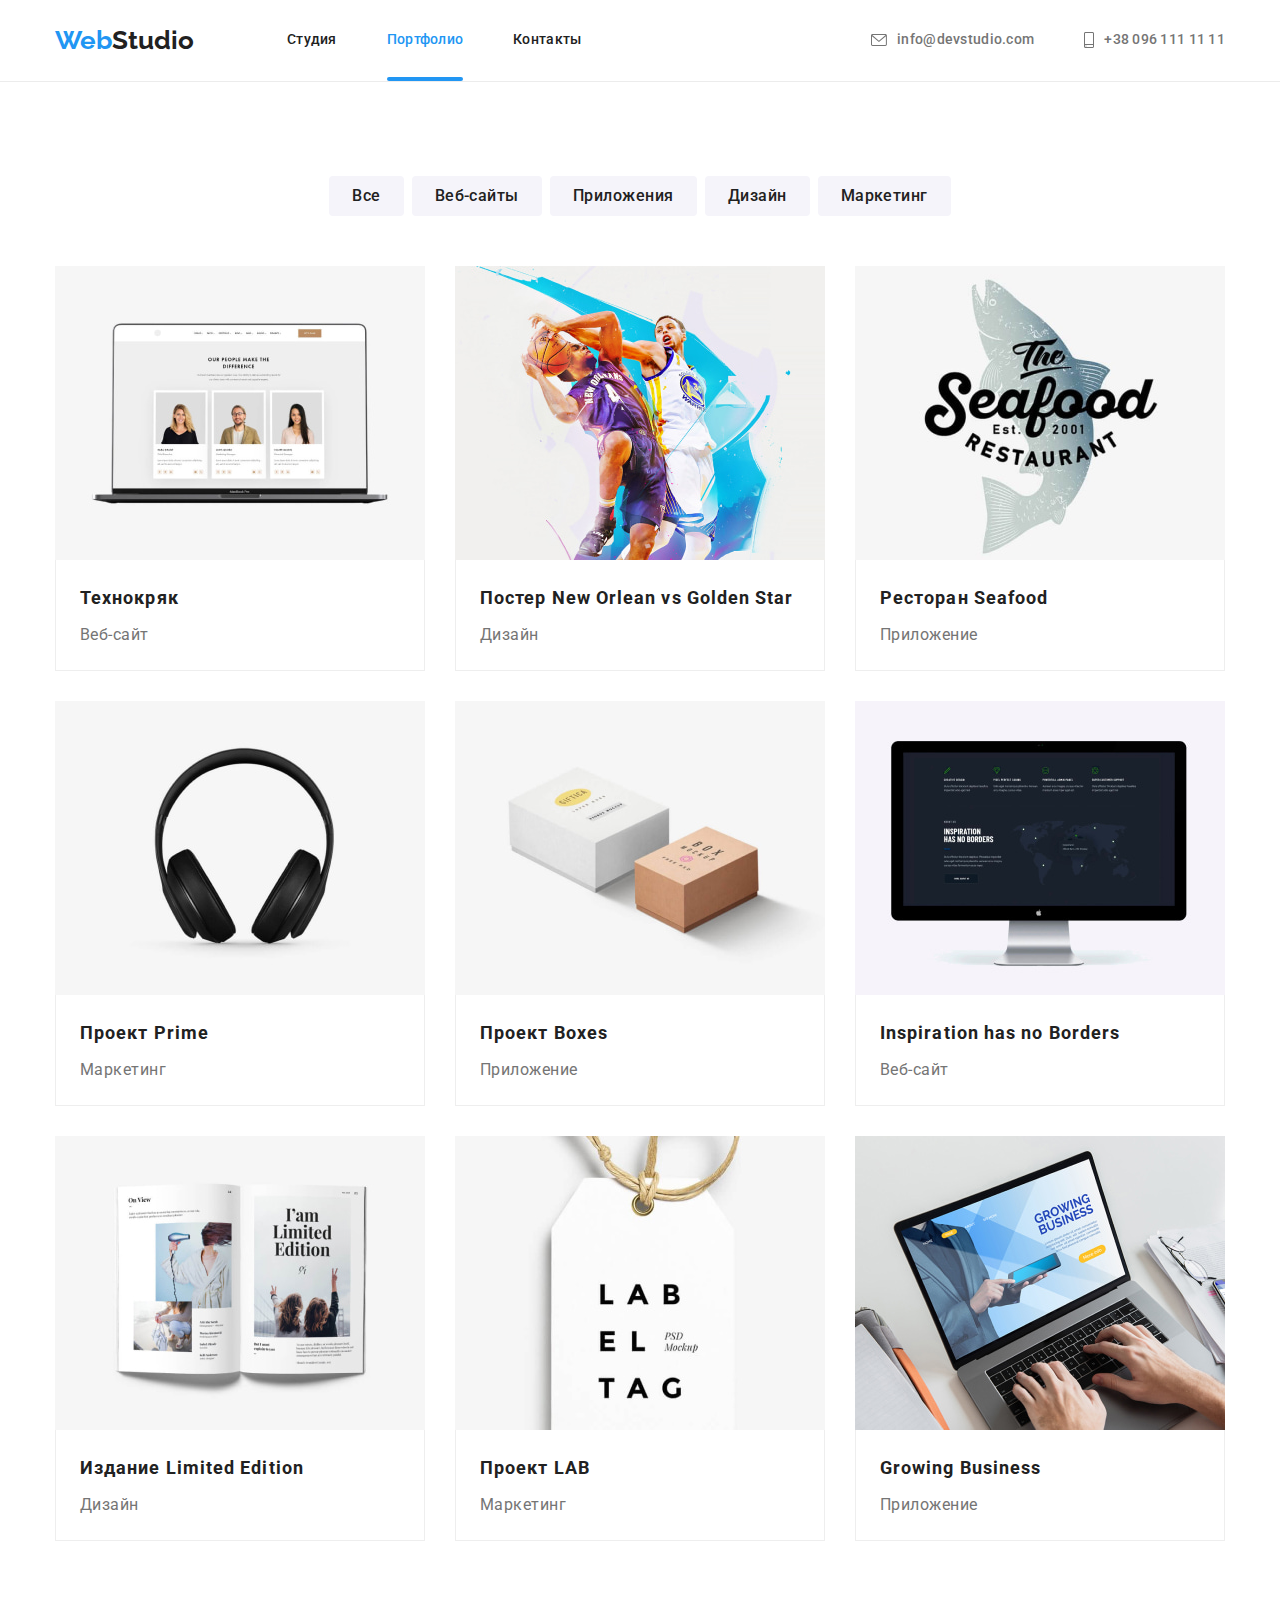
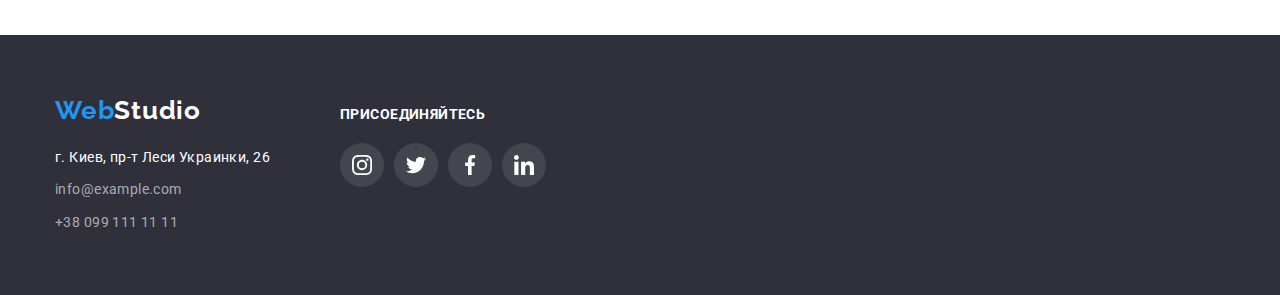
==== portfolio.html @ 02d12624 "Initial commit" ====
<!DOCTYPE html>
<html lang="en">
    <head>
        <meta charset="UTF-8">
        <meta http-equiv="X-UA-Compatible" content="IE=edge">
        <meta name="viewport" content="width=device-width, initial-scale=1.0">
        <title>Portfolio</title>
        <link href="https://fonts.googleapis.com/css2?family=Raleway:wght@700&family=Roboto:wght@400;500;700;900&display=swap"
        rel="stylesheet">
        <link rel="stylesheet" href="https://cdnjs.cloudflare.com/ajax/libs/modern-normalize/1.1.0/modern-normalize.min.css">
        <link rel="stylesheet" href="./css/styles.css">
    </head>
    <body>
                                    <!-- Хедер-->  
    <header class="header">
        <div class="container header-container">
            <nav class="header-nav">
    
                <!-- Лого сторінки-->
    
                <a class="header-logo" href="index.html"><span class="logo-blue">Web</span>Studio</a>
    
                <!-- Навігація сторінки-->
    
                <ul class="site-nav list">
                    <li class="nav-item"><a href="index.html" class="site-nav-link">Студия</a></li>
                    <li class="nav-item"><a href="./portfolio.html" class="site-nav-link current">Портфолио</a></li>
                    <li class="nav-item"><a href="/" class="site-nav-link">Контакты</a></li>
                </ul>
            </nav>
    
            <!-- Контакти в хедері-->
    
            <ul class="contacts list">
                <li class="itm">
                    <a class="mail-phone" href="mailto:info@devstudio.com">
                        <svg class="contacts-icon" width="16" height="12">
                            <use href="./images/icons.svg#header-envelope"></use>
                        </svg>
                        info@devstudio.com
                    </a>
                </li>
                <li class="itm">
                    <a class="mail-phone" href="tel:+380961111111">
                        <svg class="contacts-icon" width="10" height="16">
                            <use href="./images/icons.svg#header-smartphone"></use>
                        </svg>
                        +38 096 111 11 11
                    </a>
                </li>
            </ul>
        </div>
    </header>
                                <!-- Основна частина-->
    <main class="page-portfolio">
        <section class="section">
            <div class="container">

                <h1 class="portfolio-title non-visiable">Наши работы</h1>

                                <!-- Список кнопок-->
                <ul class="button-list list"> 
                    <li class="button-item"><button class="button" type="button">Все</button></li>
                    <li class="button-item"><button class="button" type="button">Веб-сайты</button></li>
                    <li class="button-item"><button class="button" type="button">Приложения</button></li>
                    <li class="button-item"><button class="button" type="button">Дизайн</button></li>
                    <li class="button-item"><button class="button" type="button">Маркетинг</button></li>
                </ul>
        
                                <!-- Список картинок з підписами-->

                <ul class="examples-list list">

                    <li class="examples-item">
                        <a class="examples-item-link" href="">
                            <div class="examples-overlay">
                                <img class="example-img" src="./images/img-8.jpg" alt="персонал компании на сайте в ноутбуке" width="370">
                                <p class="example-overlay-text">Ресурс предлагает комплексные предложения с разным уровнем функционала и сервисов. Все
                                    это позволит посетителю получить исчерпывающие сведения о компании или частном лице.</p>
                            </div>
                            <div class="for-borders">
                                <h2 class="example-title">Технокряк</h2>
                                <p class="example-text">Веб-сайт</p>
                            </div>
                        </a>
                    </li>

                    <li class="examples-item">
                        <a class="examples-item-link" href="">
                            <div class="examples-overlay">
                                <img class="example-img" src="./images/img-9.jpg" alt="два баскетболиста" width="370">
                                <p class="example-overlay-text">Ресурс предлагает комплексные предложения с разным уровнем функционала и сервисов. Все
                                    это позволит посетителю получить исчерпывающие сведения о компании или частном лице.</p>
                            </div>
                            <div class="for-borders">
                                <h2 class="example-title">Постер New Orlean vs Golden Star</h2>
                                <p class="example-text">Дизайн</p>
                            </div>
                        </a>
                    </li>

                    <li class="examples-item">
                        <a class="examples-item-link" href="">
                            <div class="examples-overlay">
                                <img class="example-img" src="./images/img-10.jpg" alt="лого ресторану (рыба)" width="370">
                                <p class="example-overlay-text">Ресурс предлагает комплексные предложения с разным уровнем функционала и сервисов. Все
                                    это позволит посетителю получить исчерпывающие сведения о компании или частном лице.</p>
                            </div>
                            <div class="for-borders">
                                <h2 class="example-title">Ресторан Seafood</h2>
                                <p class="example-text">Приложение</p>
                            </div>
                        </a>
                    </li>

                    <li class="examples-item">
                        <a class="examples-item-link" href="">
                            <div class="examples-overlay">
                                <img class="example-img" src="./images/img-11.jpg" alt="наушники" width="370">
                                <p class="example-overlay-text">Ресурс предлагает комплексные предложения с разным уровнем функционала и сервисов. Все
                                    это позволит посетителю получить исчерпывающие сведения о компании или частном лице.</p>
                            </div>
                            <div class="for-borders">
                                    <h2 class="example-title">Проект Prime</h2>
                                    <p class="example-text">Маркетинг</p>
                            </div>
                        </a>
                    </li>

                    <li class="examples-item">
                        <a class="examples-item-link" href="">
                            <div class="examples-overlay">
                                <img class="example-img" src="./images/img-12.jpg" alt="две коробки" width="370">
                                <p class="example-overlay-text">Ресурс предлагает комплексные предложения с разным уровнем функционала и сервисов. Все
                                    это позволит посетителю получить исчерпывающие сведения о компании или частном лице.</p>
                            </div>
                            <div class="for-borders">
                                <h2 class="example-title">Проект Boxes</h2>
                                <p class="example-text">Приложение</p>
                            </div>
                        </a>
                    </li>

                    <li class="examples-item">
                        <a class="examples-item-link" href="">
                            <div class="examples-overlay">
                                <img class="example-img" src="./images/img-13.jpg" alt="монитор карта мира" width="370">
                                <p class="example-overlay-text">Ресурс предлагает комплексные предложения с разным уровнем функционала и сервисов. Все
                                    это позволит посетителю получить исчерпывающие сведения о компании или частном лице.</p>
                            </div>
                            <div class="for-borders">
                                <h2 class="example-title">Inspiration has no Borders</h2>
                                <p class="example-text">Веб-сайт</p>
                            </div>
                        </a>
                    </li>

                    <li class="examples-item">
                        <a class="examples-item-link" href="">
                            <div class="examples-overlay">
                                <img class="example-img" src="./images/img-14.jpg" alt="книга" width="370">
                                <p class="example-overlay-text">Ресурс предлагает комплексные предложения с разным уровнем функционала и сервисов. Все
                                    это позволит посетителю получить исчерпывающие сведения о компании или частном лице.</p>
                            </div>
                            <div class="for-borders">
                                <h2 class="example-title">Издание Limited Edition</h2>
                                <p class="example-text">Дизайн</p>
                            </div>
                        </a>
                    </li>

                    <li class="examples-item">
                        <a class="examples-item-link" href="">
                            <div class="examples-overlay">
                                <img class="example-img" src="./images/img-15.jpg" alt="белый тег" width="370">
                                <p class="example-overlay-text">Ресурс предлагает комплексные предложения с разным уровнем функционала и сервисов. Все
                                    это позволит посетителю получить исчерпывающие сведения о компании или частном лице.</p>
                            </div>
                            <div class="for-borders">
                                <h2 class="example-title">Проект LAB</h2>
                                <p class="example-text">Маркетинг</p>
                            </div>
                        </a>
                    </li>

                    <li class="examples-item">
                        <a class="examples-item-link" href="">
                            <div class="examples-overlay">
                                <img class="example-img" src="./images/img-16.jpg" alt="сайт growing business" width="370">
                                <p class="example-overlay-text">Ресурс предлагает комплексные предложения с разным уровнем функционала и сервисов. Все
                                    это позволит посетителю получить исчерпывающие сведения о компании или частном лице.</p>
                            </div>
                            <div class="for-borders">
                                <h2 class="example-title">Growing Business</h2>
                                <p class="example-text">Приложение</p>
                            </div>
                        </a>
                    </li>
                </ul>
            </div>
        </section>  
    </main>

                                        <!-- Футер-->
    <footer class="footer">
        <div class="container">
            <address class="footer-address">
                <a class="footer-logo-web" href="">Web<span class="footer-logo-studio">Studio</span></a>
                <ul class="list">
                    <li class="footer-address-item">
                        <a class="footer-item-map" href="https://goo.gl/maps/c1n4icCPhH8XGdS66" target="_blank"
                                rel="noreferrer   noopener">г. Киев, пр-т Леси Украинки, 26</a>
                    </li>
                    <li class="footer-address-item">
                        <a class="footer-item-contact" href="maito:info@example.com">info@example.com</a>
                    </li>
                    <li class="footer-address-item">
                            <a class="footer-item-contact" href="tel:+380991111111">+38 099 111 11 11</a>
                    </li>
                    </ul>
            </address>
                <div class="footer-join">
                    <h3 class="footer-join-title">присоединяйтесь</h3>
                    <ul class="footer-join-list list">
                        <li class="footer-list-item">
                            <a class="footer-item-link" href="">
                                <svg class="footer-link-icon" width="20" height="20">
                                    <use href="./images/icons.svg#social-links-instagram"></use>
                                </svg>
                            </a>
                        </li>
                        <li class="footer-list-item">
                            <a class="footer-item-link" href="">
                                <svg class="footer-link-icon" width="20" height="20">
                                    <use href="./images/icons.svg#social-links-twitter"></use>
                                </svg>
                            </a>
                        </li>
                        <li class="footer-list-item">
                            <a class="footer-item-link" href="">
                                <svg class="footer-link-icon" width="20" height="20">
                                    <use href="./images/icons.svg#social-links-facebook"></use>
                                </svg>
                            </a>
                        </li>
                        <li class="footer-list-item">
                            <a class="footer-item-link" href="">
                                <svg class="footer-link-icon" width="20" height="20">
                                    <use href="./images/icons.svg#social-links-linkedin"></use>
                                </svg>
                            </a>
                        </li>
                    </ul>
                </div>
        </div>
    </footer>
</body>
</html>
---- css/styles.css ----
:root {
  --main-black: #212121;
  --highlight-color: #2196f3;
  --white-color: #ffffff;
  --main-text-color: #757575;
  --transition-origin: 250ms cubic-bezier(0.4, 0, 0.2, 1);
}

/*Загальна стилізація сторінки*/
body {
  background-color: var(--white-color);
  color: var(--main-text-color);
  font-family: Roboto, sans-serif;
}

h1,
h2,
h3,
h4,
p {
  margin-top: 0px;
  margin-bottom: 0px;
}

img {
  display: block;
  max-width: 100%;
  height: auto;
}

.list {
  list-style: none;
  padding: 0px;
  margin: 0px;
}

.non-visiable {
  position: absolute;
  width: 1px;
  height: 1px;
  margin: -1px;
  border: 0;
  padding: 0;
  white-space: nowrap;
  clip-path: inset(100%);
  clip: rect(0 0 0 0);
  overflow: hidden;
}

.container {
  width: 1200px;
  padding-left: 15px;
  padding-right: 15px;
  margin-left: auto;
  margin-right: auto;
}

/*Стилізвція ХЕДЕРА*/

.header {
  border-bottom: 1px solid #ececec;
}

.header-container {
  display: flex;
  align-items: center;
}

.header-nav {
  display: flex;
  align-items: center;
}

/*Стилізвція лого*/
.header-logo {
  color: var(--main-black);
  text-decoration: none;
  font-family: Raleway, sans-serif;
  font-weight: 700;
  font-size: 26px;
  line-height: 1.19;
  margin-right: 93px;
  padding-top: 25px;
  padding-bottom: 25px;
}

.logo-blue {
  color: var(--highlight-color);
}

/*Стилізвція навігації*/
.site-nav {
  display: flex;
  align-items: center;
}

.nav-item {
  position: relative;

  margin-right: 50px;
}

.nav-item:last-child {
  margin-right: 0px;
}

.site-nav-link {
  display: block;
  padding: 32px 0;

  color: var(--main-black);
  text-decoration: none;
  font-weight: 500;
  font-size: 14px;
  line-height: 1.14;
  letter-spacing: 0.02em;

  transition: color var(--transition-origin);
}

.site-nav-link:hover,
.site-nav-link:focus {
  color: var(--highlight-color);
}

/* ПІДСВІТКА АКТИВНОЇ СТОРІНКИ */

.current{
    color: var(--highlight-color);
}

.current::after{
  content: '';
  display: block;

  position: absolute;
  bottom: -1px;
  left: 0;

  width: 100%;
  height: 4px;
  border-radius: 2px;
  background-color: var(--highlight-color);

}

/*Стилізвція контактів в хедері (пошта, тел)*/
.contacts {
  display: flex;
  align-items: center;
  margin-left: auto;
}

.itm{
  display: flex;
  text-align: center;
  justify-content: center;
  margin-right: 50px;
  
}

.itm:last-child {
  margin-right: 0px;
}

.contacts-icon{
  fill: currentColor;
  margin-right: 10px;
}

.mail-phone {
  color: var(--main-text-color);
  text-decoration: none;
  font-weight: 500;
  font-size: 14px;
  line-height: 1.14;
  letter-spacing: 0.02em;
  padding-top: 32px;
  padding-bottom: 32px;

  display: flex;
  text-align: center;
  justify-content: center;
  align-items: center;

  transition: color var(--transition-origin);
}

.mail-phone:hover,
.mail-phone:focus {
  color: var(--highlight-color);
}
/*Стилізвція основної частини (Секцій)*/

/*Стилізвція Герой */
.hero {
  background-color: #2f303a;
  text-align: center;
  padding-top: 200px;
  padding-bottom: 200px;
  max-width: 1600px;
  margin-left: auto;
  margin-right: auto;

  background-image: linear-gradient(to right, rgba(47, 48, 58, 0.4), rgba(47, 48, 58, 0.4)),
    url(../images/hero-background.jpg);
  background-size: cover;
  background-repeat: no-repeat;
  background-position: center;
}

.hero-title {
  color: var(--white-color);
  font-weight: 900;
  font-size: 44px;
  line-height: 1.36;
  letter-spacing: 0.06em;
  text-transform: uppercase;
  width: 696px;
  margin-right: auto;
  margin-left: auto;
  margin-bottom: 30px;
}

.hero-button {
  display: inline-block;
  background-color: var(--highlight-color);
  color: var(--white-color);
  font-weight: 700;
  font-size: 16px;
  line-height: 1.87;
  letter-spacing: 0.06em;
  text-align: center;
  border: 1px solid transparent;
  border-radius: 6px;
  cursor: pointer;
  padding: 10px 32px;
  min-width: 200px;
  min-height: 50px;

  transition: background-color var(--transition-origin), color var(--transition-origin);
}

.hero-button:hover,
.hero-button:focus {
  background-color: var(--white-color);
  color: var(--highlight-color);
}

/*Загальна Стилізація інших секцій */

.section {
  padding-top: 94px;
  padding-bottom: 94px;
}

/*Стилізвція Секції Наши преимущества*/

.advantages-title {
  color: var(--main-black);
  font-weight: 700;
  font-size: 36px;
  line-height: 1.17;
  letter-spacing: 0.03em;
  text-align: center;
  margin-bottom: 50px;
}

.advantages-list {
  display: flex;
  align-items: center;
  justify-content: center;
}

.advantages-item {
display: block;
justify-content: center;
align-items: center;
margin-right: 30px;
}

.advantages-item:last-child {
  margin-right: 0px;
}

.advantages-fond{
  display: flex;
  justify-content: center;
  align-items: center;
  margin-bottom: 30px;
  height: 120px;
  background-color:#F5F4FA;
  border-radius: 4px;
}

.advantage-icon{
  display: block;
}

.advantages-subject {
  color: var(--main-black);
  font-weight: 700;
  font-size: 14px;
  line-height: 1.14;
  text-transform: uppercase;
  letter-spacing: 0.03em;
  margin-bottom: 10px;
}

.advantages-text {
  font-size: 14px;
  line-height: 1.71;
  letter-spacing: 0.03em;
}

/*Стилізвція Секції Чем мы занимаемся*/

.activity {
  padding-top: 0px;
}

.activity-title {
  color: var(--main-black);
  font-weight: 700;
  font-size: 36px;
  line-height: 1.17;
  letter-spacing: 0.03em;
  text-align: center;
  margin-bottom: 50px;
}

.activity-list {
  display: flex;
  align-items: center;
}

.activity-item {
  margin-right: 30px;
}
.activity-item:last-child {
  margin-right: 0px;
}

.activity-box{
  position: relative;
}

.activity-text{
  position: absolute;
  width: 100%;
  height: 70px;
  background-color: rgba(47, 48, 58, 0.8);
  bottom: 0;
  left: 0;
  
  display: flex;
  justify-content: center;
  align-items: center;

  font-weight: 700;
  font-size: 14px;
  line-height: 1.14;
  letter-spacing: 0.03em;
  text-transform: uppercase;
  color: var(--white-color);
}
/*Стилізвція Секції Наша команда*/

.team {
  background-color: #f5f4fa;
}

.team-title {
  color: var(--main-black);
  font-weight: 700;
  font-size: 36px;
  line-height: 1.17;
  letter-spacing: 0.03em;
  text-align: center;
  margin-bottom: 50px;
}

.team-list {
  display: flex;
  align-items: center;
}

.team-item {
  margin-right: 30px;
  background-color: var(--white-color);
  box-shadow: 0px 1px 3px rgba(0, 0, 0, 0.12),
  0px 1px 1px rgba(0, 0, 0, 0.14),
  0px 2px 1px rgba(0, 0, 0, 0.2);
  border-radius: 0px 0px 4px 4px;
  
}

.team-item:last-child {
  margin-right: 0px;
}

.team-text {
  padding-top: 30px;
  padding-bottom: 30px;
}

.team-name {
  color: var(--main-black);
  font-weight: 500;
  font-size: 16px;
  line-height: 1.19;
  letter-spacing: 0.03em;
  text-align: center;
  margin-bottom: 10px;
  margin-left: auto;
  margin-right: auto;
}

.team-position {
  font-size: 16px;
  line-height: 1.19;
  letter-spacing: 0.03em;
  text-align: center;
  margin-left: auto;
  margin-right: auto;
}

/*Стилізвція SOCIALS (Instagram. Twitter, etc.)*/

.socials{
  display: flex;
  align-items: center;
  justify-content: center;
  margin-top: 16px;
}

.socials-item{

margin-right: 10px;
}

.socials-item:last-child {
  margin-right: 0px;
  }

.socials-link {
  display: flex;
  justify-content: center;
  align-items: center;
  width: 44px;
  height: 44px;
  border-radius: 50%;
  background-repeat: no-repeat;
  background-color: var(--white-color);

  transition: background-color var(--transition-origin);
} 

.socials-link:hover,
.socials-link:focus{
  background-color: var(--highlight-color);
}

.socials-icon{
  fill: #AFB1B8;

  transition: fill var(--transition-origin);
}

.socials-icon:hover,
.socials-icon:focus{
  fill: var(--white-color);
}

.socials-link:hover .socials-icon,
.socials-link:focus .socials-icon{
  fill: var(--white-color);
}

/*Стилізвція Постоянные клиенты */


.clients-title {
  color: var(--main-black);
  font-weight: 700;
  font-size: 36px;
  line-height: 1.17;
  letter-spacing: 0.03em;
  text-align: center;
  margin-bottom: 50px;
}

.clients-list{
  display: flex;
  align-items: center;
  justify-content: center;
  
  }
.clients-item{
  margin-right: 30px;
}

.clients-item:last-child {
  margin-right: 0px;
}

.clients-link{
  display: flex;
  justify-content: center;
  align-items: center;
  width: 170px;
  height: 92px;
  border: 1px solid #AFB1B8;
  border-radius: 4px;

  transition: border-color var(--transition-origin);
}

.clients-link:hover,
.clients-link:focus {
  border-color: var(--highlight-color);
}

.clients-icon{
  fill: #AFB1B8 ;

  transition: fill var(--transition-origin), ;
}

.clients-link:hover .clients-icon,
.clients-link:focus .clients-icon{
  fill: var(--highlight-color);
}

/*СТИЛІЗАЦІЯ ФУТЕРА */

.footer {
  padding-top: 60px;
  padding-bottom: 60px;
  background-color: #2f303a;
}

.footer .container {
  display: flex;
  align-items: baseline;
}

.footer-address {
  margin-right: 70px;
}

/*  ЛОГОТИП */

.footer-logo-web {
  display: inline-block;
  margin-bottom: 20px;
}

.footer-logo-web,
.footer-logo-studio {
  font-family: Raleway, sans-serif;
  font-style: normal;
  font-weight: 700;
  font-size: 26px;
  line-height: 1.19;
  letter-spacing: 0.03em;
  color: var(--highlight-color);
  text-decoration: none;
}

.footer-logo-studio {
  color: var(--white-color);
}

/* АДРЕСА І КОНТАКТИ */

.footer-address-item:not(:last-child) {
  margin-bottom: 9px;
}

.footer-item-map,
.footer-item-contact {
  font-style: normal;
  font-weight: 400;
  font-size: 14px;
  line-height: 1.71;
  letter-spacing: 0.03em;
  color: var(--white-color);
  text-decoration: none;

  transition: color var(--transition-origin);
}

.footer-item-map:hover,
.footer-item-map:focus{
  color: var(--highlight-color);
}

.footer-item-contact {
  color: rgba(255, 255, 255, 0.6);

  transition: color var(--transition-origin);
}

.footer-item-contact:hover,
.footer-item-contact:focus {
  color: var(--highlight-color);
}

/* ПРИСОЕДИНЯЙТЕСЬ */

.footer-join-title {
  font-weight: 700;
  font-size: 14px;
  line-height: 1.14;
  letter-spacing: 0.03em;
  text-transform: uppercase;
  color: var(--white-color);

  margin-bottom: 20px;
}

.footer-join-list{
  display: flex;
}

.footer-list-item:not(:last-child) {
  margin-right: 10px;
}

.footer-item-link {
  display: flex;
  justify-content: center;
  align-items: center;
  background-color: rgba(255, 255, 255, 0.1);
  border-radius: 50%;
  width: 44px;
  height: 44px;

  transition: background-color var(--transition-origin);
}
              
.footer-item-link:hover,
.footer-item-link:focus {
  background-color: var(--highlight-color);
}

.footer-link-icon {
  fill: var(--white-color);
}

/* Стилізація СТОРІНКИ ПОРТФОЛІО */
.portfolio-title {
  color: var(--main-black);
  font-weight: 700;
  font-size: 36px;
  line-height: 1.17;
  letter-spacing: 0.03em;
  text-align: center;
  margin-bottom: 50px;
}

/* Стилізація кнопок*/
.button-list {
  display: flex;
  justify-content: center;
  align-items: center;
  margin-bottom: 50px;
}

.button-item {
  margin-right: 8px;
}
.button-item:last-child {
  margin-right: 0px;
}

.button {
   display: inline-block;
  text-align: center;
  border: 1px solid transparent;
  border-radius: 4px;
  padding: 6px 22px;
  min-height: 38px;

  background-color: #f5f4fa;
  color: var(--main-black);
  font-weight: 500;
  font-size: 16px;
  line-height: 1.62;
  letter-spacing: 0.03em;

  transition: color var(--transition-origin), background-color var(--transition-origin), box-shadow var(--transition-origin);
}

.button:hover,
.button:focus {
  background-color: var(--highlight-color);
  color: var(--white-color);
  box-shadow: 0px 3px 1px rgba(0, 0, 0, 0.1),
  0px 1px 2px rgba(0, 0, 0, 0.08),
  0px 2px 2px rgba(0, 0, 0, 0.12);
  cursor: pointer;
}

/* Стилізація секції з картинками-блокамм*/

.examples-list {
  display: flex;
  flex-wrap: wrap;
}

.examples-item {
  margin-right: 30px;
  margin-bottom: 30px;
}

.examples-item:nth-child(3n) {
  margin-right: 0px;
}

.examples-item:nth-last-child(-n + 3) {
  margin-bottom: 0px;
}

.examples-item-link {
  display: block;
  text-decoration: none;

  transition: box-shadow var(--transition-origin);
}

.examples-item-link:hover,
.examples-item-link:focus {
  box-shadow: 0px 1px 1px rgba(0, 0, 0, 0.12), 0px 4px 4px rgba(0, 0, 0, 0.06),
    1px 4px 6px rgba(0, 0, 0, 0.16);
}

.examples-overlay {
  position: relative;
  overflow: hidden;
}

.example-overlay-text {
  position: absolute;
  top: 0;
  left: 0;
  width: 100%;
  height: 100%;
 

  display: flex;
  justify-content: center;
  align-items: center;
  padding: 63px 24px;
  

  transform: translateY(100%);
  transition: transform var(--transition-origin);

  background-color: var(--highlight-color);

  font-weight: 400;
  font-size: 18px;
  line-height: 1.56;
  letter-spacing: 0.03em;
  color: var(--white-color);
}

.examples-item-link:hover .example-overlay-text,
.examples-item-link:focus .example-overlay-text {
  transform: translateY(0);
}

.example-img {
  width: 370px;
  height: auto;
}

.example-title {
  color: var(--main-black);
  font-weight: 700;
  font-size: 18px;
  line-height: 2;
  letter-spacing: 0.06em;
  margin-bottom: 4px;
}

.example-text {
  font-size: 16px;
  line-height: 1.87;
  letter-spacing: 0.03em;
  color: var(--main-text-color);
  text-decoration: none;
}

.for-borders {
  padding-top: 20px;
  padding-bottom: 20px;
  padding-left: 24px;
  padding-right: 24px;
  border-bottom: 1px solid #eeeeee;
  border-right: 1px solid #eeeeee;
  border-left: 1px solid #eeeeee;
}

/* МОДАЛЬНЕ ВІКНО */

.backdrop {
  position: fixed;
  top: 0;
  left: 0;
  width: 100%;
  height: 100%;

  background-color: rgba(0, 0, 0, 0.2);
  opacity: 1;
  visibility: visible;
  pointer-events: initial;

  transition: opacity 250ms cubic-bezier(0.4, 0, 0.2, 1), visibility 250ms cubic-bezier(0.4, 0, 0.2, 1);
}

.backdrop.is-hidden {
  opacity: 0;
  visibility: hidden;
  pointer-events: none;
}

.modal-wrapper {
  position: absolute;
  top: 50%;
  left: 50%;
  transform: translate(-50%, -50%);
  width: 528px;
  height: 581px;
  border-radius: 4px;

  background-color: var(--white-color);
  box-shadow: 0px 1px 3px rgba(0, 0, 0, 0.12),
    0px 1px 1px rgba(0, 0, 0, 0.14),
    0px 2px 1px rgba(0, 0, 0, 0.2);
}

.modal-button {
  position: absolute;
  top: 8px;
  right: 8px;
  width: 30px;
  height: 30px;
  border-radius: 50%;

  display: flex;
  align-items: center;
  justify-content: center;
  cursor: pointer;
  background-color: var(--white-color);
  border: 1px solid rgba(0, 0, 0, 0.1);
}
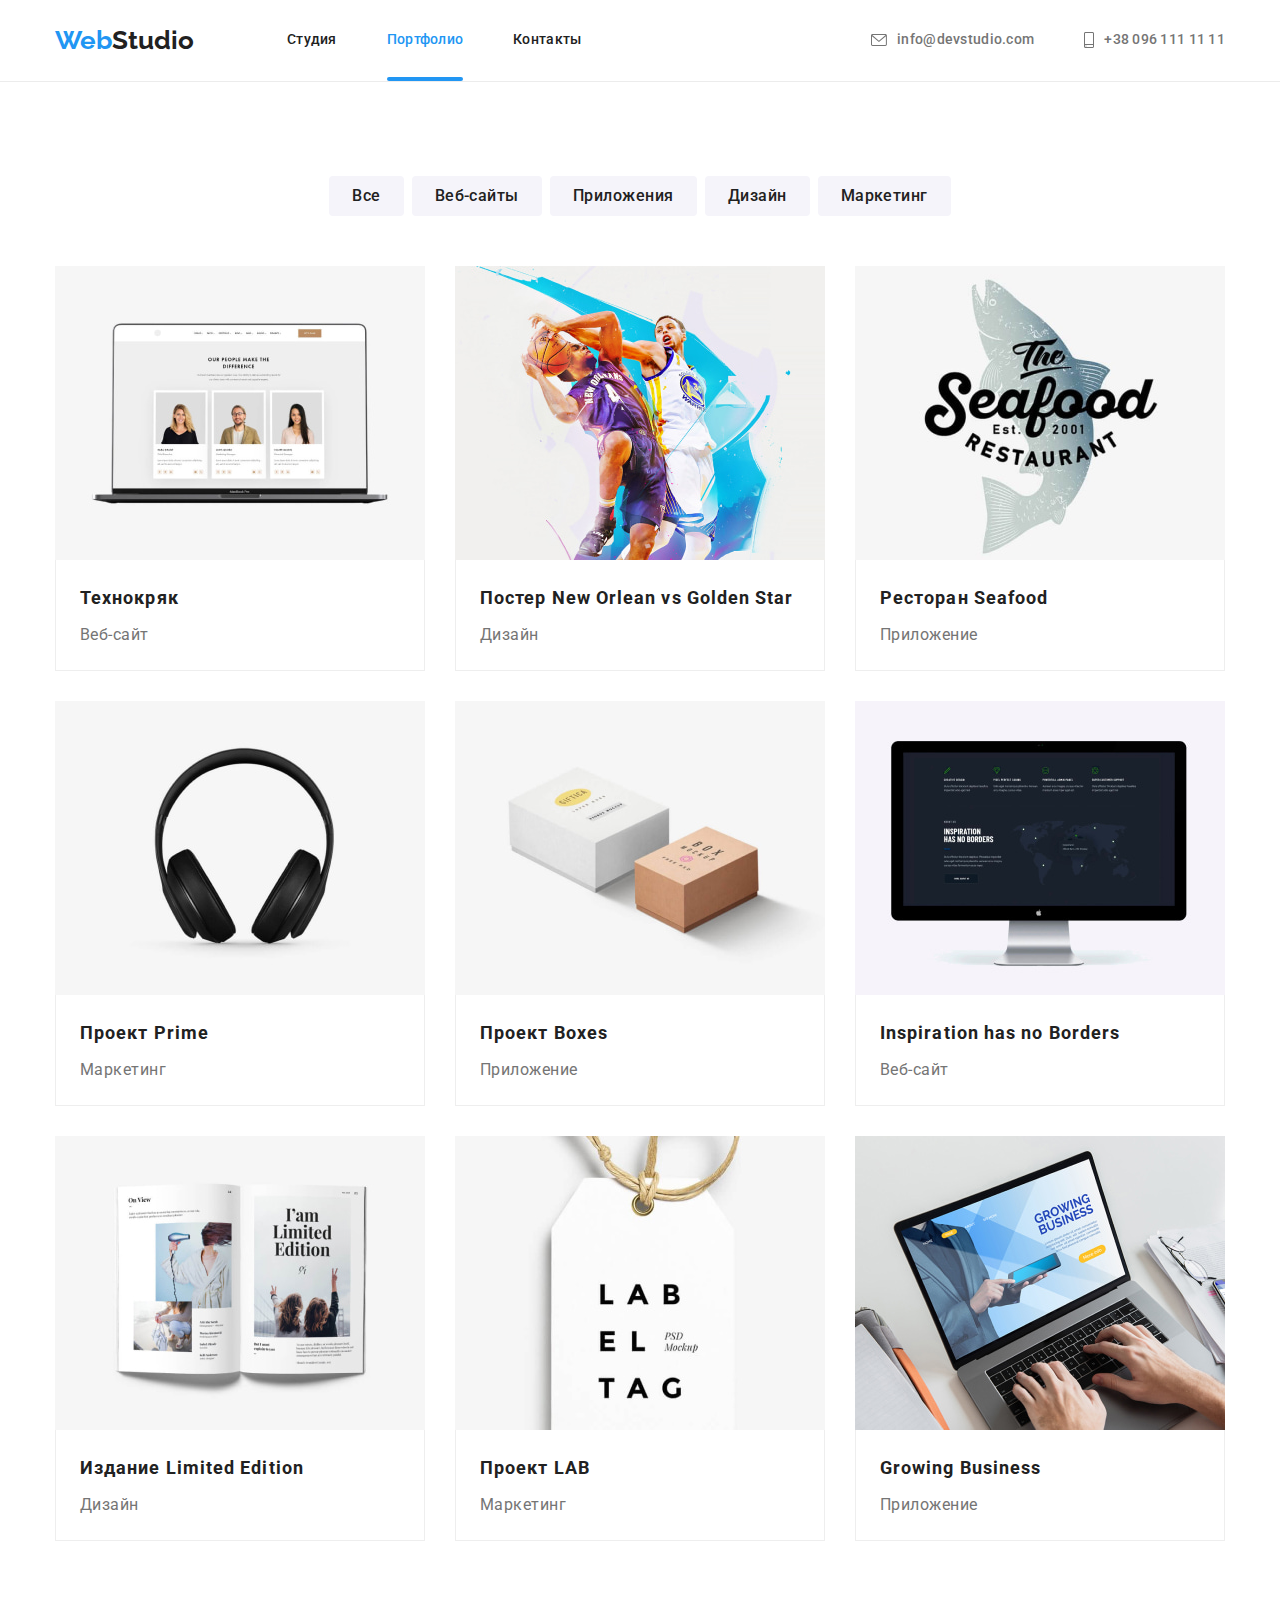
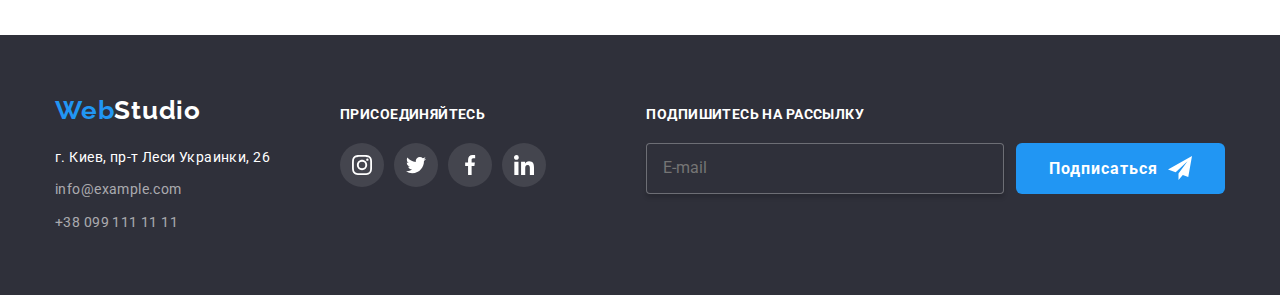
==== commit 6c17efe3: "finished footer at portfolio" ====
--- a/portfolio.html
+++ b/portfolio.html
@@ -209,50 +209,61 @@
                 <ul class="list">
                     <li class="footer-address-item">
                         <a class="footer-item-map" href="https://goo.gl/maps/c1n4icCPhH8XGdS66" target="_blank"
-                                rel="noreferrer   noopener">г. Киев, пр-т Леси Украинки, 26</a>
+                            rel="noreferrer   noopener">г. Киев, пр-т Леси Украинки, 26</a>
                     </li>
                     <li class="footer-address-item">
                         <a class="footer-item-contact" href="maito:info@example.com">info@example.com</a>
                     </li>
                     <li class="footer-address-item">
-                            <a class="footer-item-contact" href="tel:+380991111111">+38 099 111 11 11</a>
-                    </li>
-                    </ul>
+                        <a class="footer-item-contact" href="tel:+380991111111">+38 099 111 11 11</a>
+                    </li>
+                </ul>
             </address>
-                <div class="footer-join">
-                    <h3 class="footer-join-title">присоединяйтесь</h3>
-                    <ul class="footer-join-list list">
-                        <li class="footer-list-item">
-                            <a class="footer-item-link" href="">
-                                <svg class="footer-link-icon" width="20" height="20">
-                                    <use href="./images/icons.svg#social-links-instagram"></use>
-                                </svg>
-                            </a>
-                        </li>
-                        <li class="footer-list-item">
-                            <a class="footer-item-link" href="">
-                                <svg class="footer-link-icon" width="20" height="20">
-                                    <use href="./images/icons.svg#social-links-twitter"></use>
-                                </svg>
-                            </a>
-                        </li>
-                        <li class="footer-list-item">
-                            <a class="footer-item-link" href="">
-                                <svg class="footer-link-icon" width="20" height="20">
-                                    <use href="./images/icons.svg#social-links-facebook"></use>
-                                </svg>
-                            </a>
-                        </li>
-                        <li class="footer-list-item">
-                            <a class="footer-item-link" href="">
-                                <svg class="footer-link-icon" width="20" height="20">
-                                    <use href="./images/icons.svg#social-links-linkedin"></use>
-                                </svg>
-                            </a>
-                        </li>
-                    </ul>
-                </div>
-        </div>
+            <div class="footer-join">
+                <h3 class="footer-join-title">присоединяйтесь</h3>
+                <ul class="footer-join-list list">
+                    <li class="footer-list-item">
+                        <a class="footer-item-link" href="">
+                            <svg class="footer-link-icon" width="20" height="20">
+                                <use href="./images/icons.svg#social-links-instagram"></use>
+                            </svg>
+                        </a>
+                    </li>
+                    <li class="footer-list-item">
+                        <a class="footer-item-link" href="">
+                            <svg class="footer-link-icon" width="20" height="20">
+                                <use href="./images/icons.svg#social-links-twitter"></use>
+                            </svg>
+                        </a>
+                    </li>
+                    <li class="footer-list-item">
+                        <a class="footer-item-link" href="">
+                            <svg class="footer-link-icon" width="20" height="20">
+                                <use href="./images/icons.svg#social-links-facebook"></use>
+                            </svg>
+                        </a>
+                    </li>
+                    <li class="footer-list-item">
+                        <a class="footer-item-link" href="">
+                            <svg class="footer-link-icon" width="20" height="20">
+                                <use href="./images/icons.svg#social-links-linkedin"></use>
+                            </svg>
+                        </a>
+                    </li>
+                </ul>
+            </div>
+            <div class="footer-subscribe">
+                <h3 class="footer-subscribe-title">Подпишитесь на рассылку</h3>
+                <form class="footer-form">
+                    <input class="footer-subscribe-email" type="email" name="email" placeholder="E-mail" autocomplete="off">
+                    <button class="footer-subscribe-button" type="submit">
+                        Подписаться
+                        <svg class="footer-button-icon" width="24" height="24">
+                            <use href="./images/icons.svg#icon-send"> </use>
+                        </svg>
+                    </button>
+                </form>
+            </div>
     </footer>
 </body>
 </html>
--- a/css/styles.css
+++ b/css/styles.css
@@ -514,6 +514,7 @@
   border-radius: 4px;
 
   transition: border-color var(--transition-origin);
+  transition: fill var(--transition-origin);
 }
 
 .clients-link:hover,
@@ -522,9 +523,9 @@
 }
 
 .clients-icon{
-  fill: #AFB1B8 ;
-
-  transition: fill var(--transition-origin), ;
+  fill: #AFB1B8;
+
+  transition: fill var(--transition-origin);
 }
 
 .clients-link:hover .clients-icon,
@@ -647,6 +648,82 @@
 
 .footer-link-icon {
   fill: var(--white-color);
+}
+
+/* Підписуйтесь на розсилку */
+
+.footer-subscribe {
+  margin-left: auto;
+}
+
+.footer-form{
+  display: flex;
+}
+
+.footer-subscribe-title {
+  font-weight: 700;
+  font-size: 14px;
+  line-height: 1.14;
+  letter-spacing: 0.03em;
+  text-transform: uppercase;
+  color: var(--white-color);
+
+  margin-bottom: 20px;
+}
+.footer-subscribe-email{
+  min-width: 358px;
+  min-height: 50px;
+  border: 1px solid rgba(255, 255, 255, 0.3);
+  border-radius: 4px;
+  padding: 15px 16px;
+  margin-right: 12px;
+
+  box-shadow: 0px 4px 4px rgba(0, 0, 0, 0.15);
+  background-color: rgba(47, 48, 58, 1);
+  color: var(--white-color);
+  
+  transition: color var(--transition-origin);
+}
+
+.footer-subscribe-email:hover,
+.footer-subscribe-email:focus{
+  border-color: var(--highlight-color);
+  
+}
+
+.footer-subscribe-button {
+  display: flex;
+  align-items: center;
+  justify-content: center;
+
+  padding: 10px 32px;
+  min-width: 200px;
+  min-height: 50px;
+  border: 1px solid transparent;
+  border-radius: 6px;
+
+  background-color: var(--highlight-color);
+  color: var(--white-color);
+  
+
+  font-weight: 700;
+  font-size: 16px;
+  line-height: 1.87;
+  letter-spacing: 0.06em;
+    
+  cursor: pointer;
+  
+  transition: box-shadow var(--transition-origin);
+}
+
+.footer-subscribe-button:hover,
+.footer-subscribe-button:focus{
+
+box-shadow: 0px 4px 4px rgba(0, 0, 0, 0.15);
+}
+
+.footer-button-icon{
+  margin-left: 10px;
 }
 
 /* Стилізація СТОРІНКИ ПОРТФОЛІО */
@@ -834,6 +911,7 @@
   transform: translate(-50%, -50%);
   width: 528px;
   height: 581px;
+  padding: 40px 40px;
   border-radius: 4px;
 
   background-color: var(--white-color);
@@ -842,7 +920,7 @@
     0px 2px 1px rgba(0, 0, 0, 0.2);
 }
 
-.modal-button {
+.modal-button-close {
   position: absolute;
   top: 8px;
   right: 8px;
@@ -856,4 +934,198 @@
   cursor: pointer;
   background-color: var(--white-color);
   border: 1px solid rgba(0, 0, 0, 0.1);
-}+    
+}
+
+.modal-button-close:hover,
+.modal-button-close:focus{
+  fill: var(--highlight-color)
+}
+
+.modal-form {
+  display: flex;
+  flex-direction: column;
+  align-items: center;
+  width: 448px;
+}
+
+.modal-title{
+  margin-bottom: 12px;
+  
+  font-weight: 700;
+  font-size: 20px;
+  line-height: 1.15;
+  text-align: center;
+  letter-spacing: 0.03em;
+  color: #212121;
+}
+
+.modal-block{
+  position: relative;
+
+  display: flex;
+  flex-direction: column;
+  margin-bottom: 10px;
+  width: 100%;
+  
+}
+
+.modal-label{
+  margin-bottom: 4px;
+  
+  font-weight: 400;
+  font-size: 12px;
+  line-height: 1.16;
+  letter-spacing: 0.01em;
+  color: #757575;
+}
+
+.modal-input{
+  width: 100%;
+  height: 40px;
+  padding-left: 42px;
+  padding-top: 12px;
+  padding-bottom: 12px;
+
+  outline: transparent;
+
+  border: 1px solid rgba(33, 33, 33, 0.2);
+  border-radius: 4px;
+
+  cursor: pointer;
+  transition: border-color var(--transition-origin);
+}
+
+.modal-input-icon {
+  position: absolute;
+  left: 0%;
+  top: 0%;
+  transform: translate(15px, 30px);
+}
+
+.modal-input:hover,
+.modal-input:focus{
+  border-color: var(--highlight-color);
+} 
+
+.modal-input:focus-within {
+  border-color: var(--highlight-color);
+} 
+
+.modal-input:hover ~ .modal-input-icon,
+.modal-input:focus-within ~ .modal-input-icon{
+  fill: var(--highlight-color);
+}
+
+.textarea{
+  margin-right: auto;
+  margin-bottom: 20px;
+}
+
+.modal-textarea{
+  width: 100%;
+  height: 120px;
+  padding: 12px 16px;
+
+  border: 1px solid rgba(33, 33, 33, 0.2);
+  outline: transparent;
+  border-radius: 4px;
+  resize: none;
+  cursor: pointer;
+
+  transition: border-color var(--transition-origin);
+}
+
+.modal-textarea:hover,
+.modal-textarea:focus {
+  border-color: var(--highlight-color);
+}
+
+.modal-textarea:focus-within {
+  border-color: var(--highlight-color);
+}
+
+.modal-textarea::placeholder {
+  font-weight: 400;
+  font-size: 12px;
+  line-height: 1.16;
+  letter-spacing: 0.01em;
+  color: rgba(117, 117, 117, 0.5)
+ 
+}
+
+.checkbox{
+  position: relative;
+  margin-bottom: 30px;
+}
+
+.label-checkbox{
+  display: flex;
+  justify-content: space-evenly;
+  align-items: center;
+  
+  font-weight: 400;
+  font-size: 14px;
+  line-height: 1.71;
+  letter-spacing: 0.03em;
+  color: #757575;
+
+  cursor: pointer;
+}
+
+.checkbox-icon {
+  position: absolute;
+  left: 6px;
+
+  opacity: 0;
+  visibility: hidden;
+  pointer-events: none;
+}
+
+.input-checkbox:checked+.checkbox-icon {
+  background-color: var(--highlight-color);
+  opacity: 1;
+  visibility: visible;
+  pointer-events: initial;
+}
+
+.modal-checkbox-link {
+  color: var(--highlight-color);
+}
+
+/* CHEEECKBOX */
+.modal-button-submit {
+
+  margin-right: auto;
+  margin-left: auto;
+
+  display: flex;
+  align-items: center;
+  justify-content: center;
+
+  padding: 10px 32px;
+  max-width: 200px;
+  max-height: 50px;
+  border: none;
+  border-radius: 6px;
+
+  background-color: var(--highlight-color);
+  color: var(--white-color);
+
+
+  font-weight: 700;
+  font-size: 16px;
+  line-height: 1.87;
+  letter-spacing: 0.06em;
+
+  cursor: pointer;
+
+  transition: box-shadow var(--transition-origin);
+}
+
+.footer-subscribe-button:hover,
+.footer-subscribe-button:focus {
+
+  box-shadow: 0px 4px 4px rgba(0, 0, 0, 0.15);
+}
+
